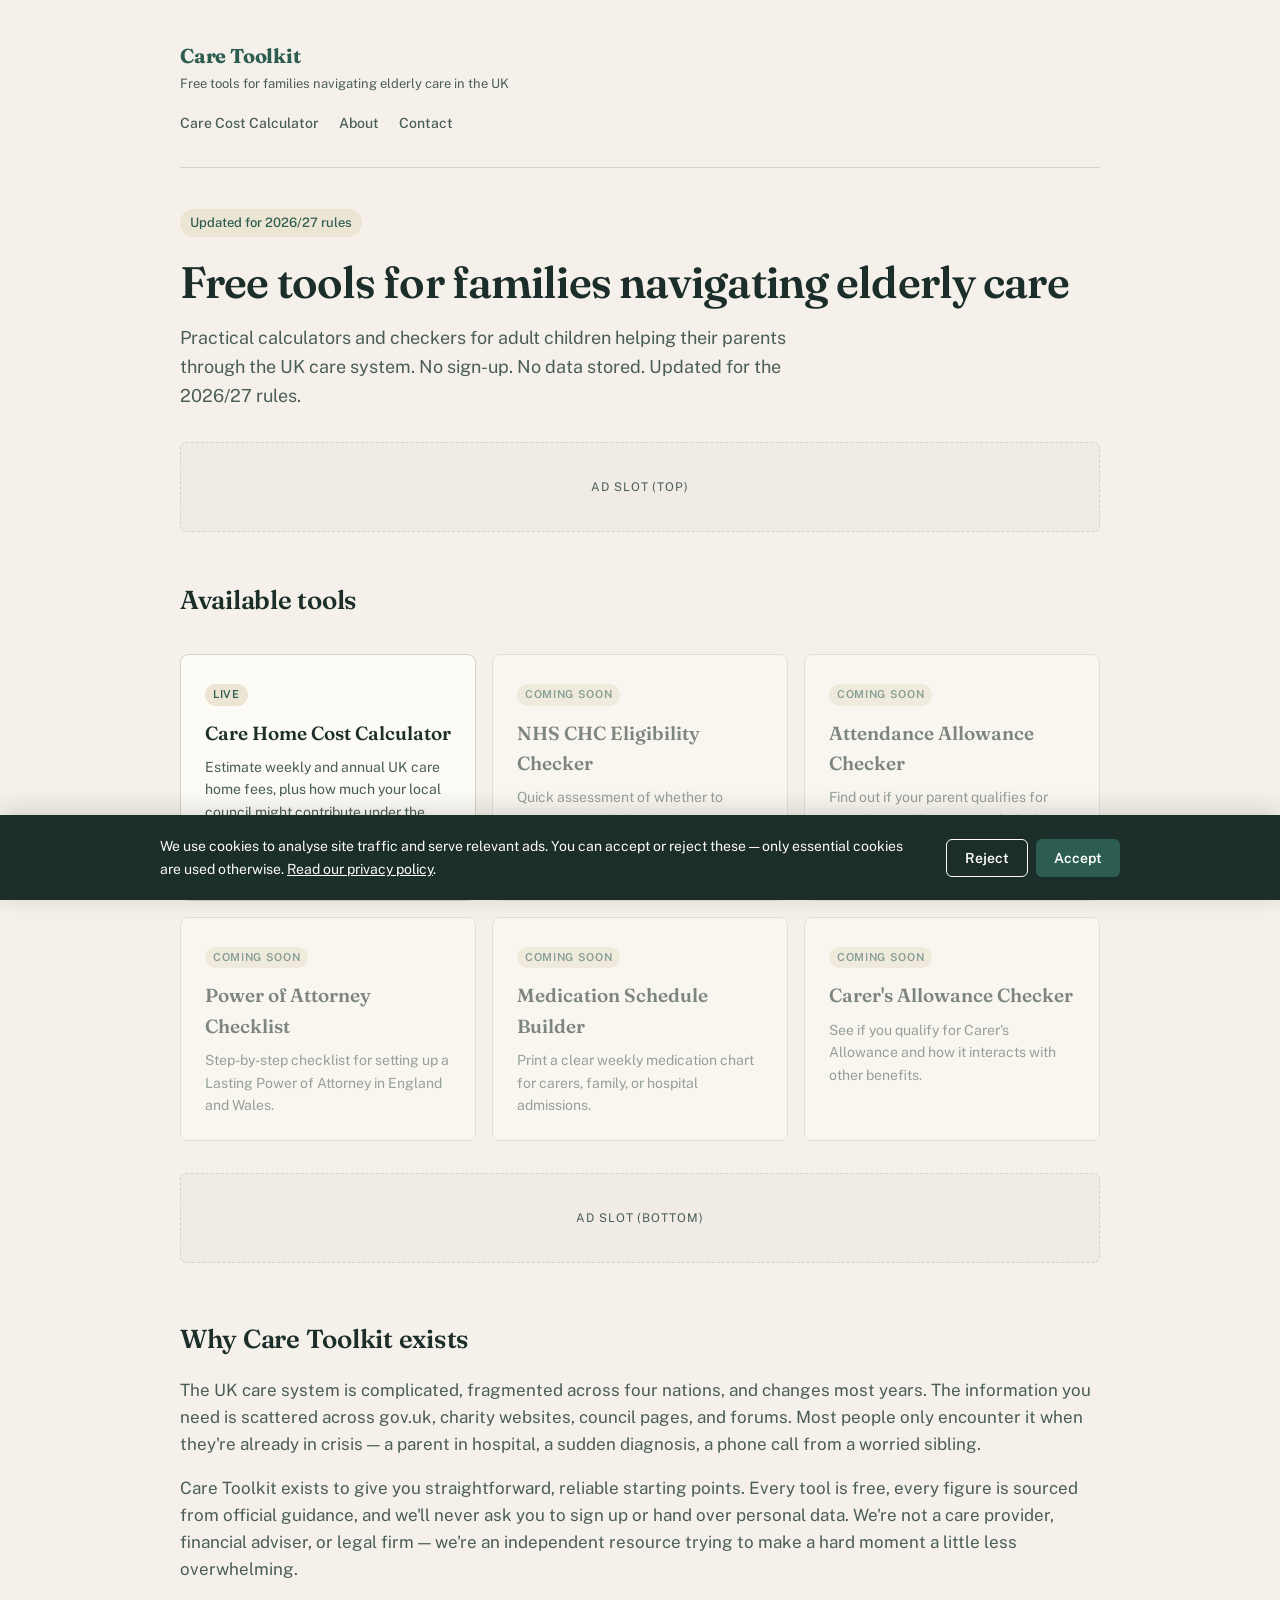
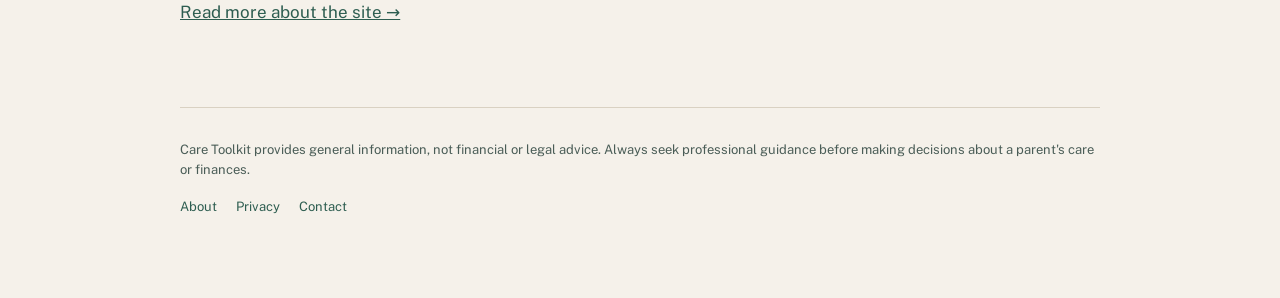
==== index.html @ b0a80cf5 "Initial site upload" ====
<!DOCTYPE html>
<html lang="en-GB">
<head>
<meta charset="UTF-8">
<meta name="viewport" content="width=device-width, initial-scale=1.0">
<title>Care Toolkit | Free UK Tools for Families Managing Elderly Care</title>
<meta name="description" content="Free, no-signup tools for UK families navigating elderly care: care home cost calculators, NHS funding checkers, Power of Attorney guides, and more.">
<meta name="robots" content="index, follow">
<link rel="canonical" href="https://caretoolkit.co.uk/">

<meta property="og:title" content="Care Toolkit | Free UK Elderly Care Tools">
<meta property="og:description" content="Free tools for families navigating elderly care in the UK.">
<meta property="og:type" content="website">
<meta property="og:url" content="https://caretoolkit.co.uk/">
<meta property="og:locale" content="en_GB">
<meta name="twitter:card" content="summary">

<!-- GOOGLE SEARCH CONSOLE VERIFICATION - paste verification meta tag here when you have it -->
<!-- <meta name="google-site-verification" content="YOUR_VERIFICATION_CODE"> -->

<script type="application/ld+json">
{
  "@context": "https://schema.org",
  "@type": "Organization",
  "name": "Care Toolkit",
  "url": "https://caretoolkit.co.uk/",
  "description": "Free online tools for UK families managing elderly parents' care."
}
</script>

<link rel="preconnect" href="https://fonts.googleapis.com">
<link rel="preconnect" href="https://fonts.gstatic.com" crossorigin>
<link href="https://fonts.googleapis.com/css2?family=Fraunces:opsz,wght@9..144,400;9..144,600;9..144,700&family=Public+Sans:wght@400;500;600&display=swap" rel="stylesheet">
<link rel="stylesheet" href="/assets/css/shared.css">
</head>
<body>

<div class="wrap-wide">

<header class="site-header">
  <a href="/" class="brand-link">
    <div class="brand">Care Toolkit</div>
    <div class="brand-sub">Free tools for families navigating elderly care in the UK</div>
  </a>
  <nav class="site-nav">
    <a href="/care-home-cost-calculator/">Care Cost Calculator</a>
    <a href="/about/">About</a>
    <a href="/contact/">Contact</a>
  </nav>
</header>

<main>

<span class="year-tag">Updated for 2026/27 rules</span>
<h1>Free tools for families navigating elderly care</h1>
<p class="intro">Practical calculators and checkers for adult children helping their parents through the UK care system. No sign-up. No data stored. Updated for the 2026/27 rules.</p>

<!-- AD SLOT: top-of-homepage. Switch on after AdSense approval. -->
<div class="ad-slot">Ad slot (top)</div>

<h2 style="margin-top: 48px;">Available tools</h2>

<div class="tool-grid">

  <a href="/care-home-cost-calculator/" class="tool-card">
    <span class="tool-tag">Live</span>
    <h3>Care Home Cost Calculator</h3>
    <p>Estimate weekly and annual UK care home fees, plus how much your local council might contribute under the 2026/27 means test.</p>
  </a>

  <div class="tool-card coming">
    <span class="tool-tag">Coming soon</span>
    <h3>NHS CHC Eligibility Checker</h3>
    <p>Quick assessment of whether to request an NHS Continuing Healthcare funding evaluation for your parent.</p>
  </div>

  <div class="tool-card coming">
    <span class="tool-tag">Coming soon</span>
    <h3>Attendance Allowance Checker</h3>
    <p>Find out if your parent qualifies for Attendance Allowance and which rate they'd likely receive.</p>
  </div>

  <div class="tool-card coming">
    <span class="tool-tag">Coming soon</span>
    <h3>Power of Attorney Checklist</h3>
    <p>Step-by-step checklist for setting up a Lasting Power of Attorney in England and Wales.</p>
  </div>

  <div class="tool-card coming">
    <span class="tool-tag">Coming soon</span>
    <h3>Medication Schedule Builder</h3>
    <p>Print a clear weekly medication chart for carers, family, or hospital admissions.</p>
  </div>

  <div class="tool-card coming">
    <span class="tool-tag">Coming soon</span>
    <h3>Carer's Allowance Checker</h3>
    <p>See if you qualify for Carer's Allowance and how it interacts with other benefits.</p>
  </div>

</div>

<!-- AD SLOT: bottom-of-homepage. Switch on after AdSense approval. -->
<div class="ad-slot">Ad slot (bottom)</div>

<h2>Why Care Toolkit exists</h2>
<p>The UK care system is complicated, fragmented across four nations, and changes most years. The information you need is scattered across gov.uk, charity websites, council pages, and forums. Most people only encounter it when they're already in crisis — a parent in hospital, a sudden diagnosis, a phone call from a worried sibling.</p>
<p>Care Toolkit exists to give you straightforward, reliable starting points. Every tool is free, every figure is sourced from official guidance, and we'll never ask you to sign up or hand over personal data. We're not a care provider, financial adviser, or legal firm — we're an independent resource trying to make a hard moment a little less overwhelming.</p>
<p><a href="/about/">Read more about the site →</a></p>

</main>

<footer class="site-footer">
  <p>Care Toolkit provides general information, not financial or legal advice. Always seek professional guidance before making decisions about a parent's care or finances.</p>
  <div class="footer-links">
    <a href="/about/">About</a>
    <a href="/privacy/">Privacy</a>
    <a href="/contact/">Contact</a>
  </div>
</footer>

</div>

<!-- Cookie consent banner -->
<div class="cookie-banner" id="cookie-banner">
  <div class="cookie-banner-inner">
    <p>We use cookies to analyse site traffic and serve relevant ads. You can accept or reject these — only essential cookies are used otherwise. <a href="/privacy/">Read our privacy policy</a>.</p>
    <div class="cookie-actions">
      <button class="cookie-btn reject" id="cookie-reject">Reject</button>
      <button class="cookie-btn accept" id="cookie-accept">Accept</button>
    </div>
  </div>
</div>

<script src="/assets/js/shared.js"></script>
</body>
</html>
---- assets/css/shared.css ----
:root {
  --bg: #f5f1ea;
  --bg-card: #fdfbf6;
  --ink: #1c2e2a;
  --ink-soft: #4a5d57;
  --accent: #2d5d50;
  --accent-warm: #b8552e;
  --line: #d9d1c2;
  --highlight: #ede5d3;
  --shadow: 0 1px 2px rgba(28,46,42,0.04), 0 8px 24px rgba(28,46,42,0.06);
}

* { box-sizing: border-box; margin: 0; padding: 0; }
html { scroll-behavior: smooth; }
body {
  font-family: 'Public Sans', -apple-system, system-ui, sans-serif;
  font-size: 17px;
  line-height: 1.6;
  color: var(--ink);
  background: var(--bg);
  -webkit-font-smoothing: antialiased;
}

.wrap { max-width: 720px; margin: 0 auto; padding: 32px 20px 80px; }
.wrap-wide { max-width: 960px; margin: 0 auto; padding: 32px 20px 80px; }

/* Header */
header.site-header { padding: 8px 0 32px; border-bottom: 1px solid var(--line); margin-bottom: 40px; }
.brand-link { text-decoration: none; display: inline-block; }
.brand { font-family: 'Fraunces', Georgia, serif; font-size: 20px; font-weight: 700; letter-spacing: -0.01em; color: var(--accent); }
.brand-sub { font-size: 13px; color: var(--ink-soft); margin-top: 2px; }
nav.site-nav { margin-top: 16px; display: flex; gap: 20px; flex-wrap: wrap; }
nav.site-nav a { color: var(--ink-soft); text-decoration: none; font-size: 14px; font-weight: 500; }
nav.site-nav a:hover { color: var(--accent); }

/* Typography */
h1 { font-family: 'Fraunces', Georgia, serif; font-size: clamp(32px, 6vw, 44px); font-weight: 600; line-height: 1.15; letter-spacing: -0.02em; margin-bottom: 16px; color: var(--ink); }
h2 { font-family: 'Fraunces', Georgia, serif; font-size: 26px; font-weight: 600; letter-spacing: -0.01em; margin: 56px 0 16px; color: var(--ink); }
h3 { font-family: 'Fraunces', Georgia, serif; font-size: 19px; font-weight: 600; margin: 24px 0 8px; color: var(--ink); }
p { margin-bottom: 16px; color: var(--ink-soft); }
a { color: var(--accent); }
ul, ol { margin: 0 0 16px 20px; color: var(--ink-soft); }
li { margin-bottom: 6px; }

.intro { font-size: 18px; color: var(--ink-soft); margin-bottom: 8px; max-width: 60ch; }
.year-tag { display: inline-block; font-size: 13px; padding: 4px 10px; background: var(--highlight); color: var(--accent); border-radius: 999px; font-weight: 500; margin-bottom: 20px; }

/* Calculator */
.calc { background: var(--bg-card); border: 1px solid var(--line); border-radius: 8px; padding: 28px; margin-top: 32px; box-shadow: var(--shadow); }
@media (max-width: 480px) { .calc { padding: 20px; } }

.field { margin-bottom: 20px; }
label { display: block; font-size: 14px; font-weight: 600; color: var(--ink); margin-bottom: 6px; letter-spacing: 0.01em; }
label .hint { font-weight: 400; color: var(--ink-soft); font-size: 13px; }

select, input[type="number"], input[type="text"], input[type="email"], textarea {
  width: 100%; padding: 12px 14px; font-family: inherit; font-size: 16px;
  border: 1px solid var(--line); border-radius: 6px; background: #fff; color: var(--ink);
  transition: border-color 0.15s, box-shadow 0.15s;
  -webkit-appearance: none; appearance: none;
}
select {
  background-image: url("data:image/svg+xml;charset=UTF-8,%3csvg xmlns='http://www.w3.org/2000/svg' width='12' height='8' viewBox='0 0 12 8'%3e%3cpath fill='%234a5d57' d='M6 8L0 0h12z'/%3e%3c/svg%3e");
  background-repeat: no-repeat; background-position: right 14px center; padding-right: 36px;
}
select:focus, input:focus, textarea:focus {
  outline: none; border-color: var(--accent); box-shadow: 0 0 0 3px rgba(45, 93, 80, 0.15);
}

/* Results */
.results { margin-top: 28px; padding-top: 28px; border-top: 1px solid var(--line); }
.result-row { display: flex; justify-content: space-between; align-items: baseline; padding: 10px 0; border-bottom: 1px dashed var(--line); }
.result-row:last-child { border-bottom: none; }
.result-label { font-size: 15px; color: var(--ink-soft); }
.result-value { font-family: 'Fraunces', serif; font-size: 22px; font-weight: 600; color: var(--ink); }
.result-headline { background: var(--highlight); padding: 18px 20px; border-radius: 6px; margin-bottom: 16px; }
.result-headline .result-label { font-size: 13px; text-transform: uppercase; letter-spacing: 0.06em; color: var(--accent); margin-bottom: 4px; }
.result-headline .result-value { font-size: 32px; color: var(--accent); display: block; }

.status { margin-top: 16px; padding: 14px 16px; border-radius: 6px; font-size: 15px; border-left: 3px solid var(--accent); background: #fff; }
.status strong { color: var(--ink); }

.disclaimer { margin-top: 32px; padding: 16px; background: rgba(184, 85, 46, 0.06); border: 1px solid rgba(184, 85, 46, 0.2); border-radius: 6px; font-size: 14px; color: var(--ink-soft); }
.disclaimer strong { color: var(--accent-warm); }

/* FAQ */
details { border-bottom: 1px solid var(--line); padding: 16px 0; }
details summary { cursor: pointer; font-weight: 600; color: var(--ink); font-size: 17px; list-style: none; display: flex; justify-content: space-between; align-items: center; }
details summary::-webkit-details-marker { display: none; }
details summary::after { content: '+'; font-family: 'Fraunces', serif; font-size: 24px; font-weight: 400; color: var(--accent); transition: transform 0.2s; }
details[open] summary::after { transform: rotate(45deg); }
details p { margin-top: 12px; }

/* Tool grid (homepage) */
.tool-grid { display: grid; grid-template-columns: repeat(auto-fill, minmax(280px, 1fr)); gap: 16px; margin-top: 32px; }
.tool-card { background: var(--bg-card); border: 1px solid var(--line); border-radius: 8px; padding: 24px; text-decoration: none; color: var(--ink); display: block; transition: transform 0.15s, box-shadow 0.15s; }
.tool-card:hover { transform: translateY(-2px); box-shadow: var(--shadow); }
.tool-card.coming { opacity: 0.55; pointer-events: none; }
.tool-card h3 { margin-top: 0; margin-bottom: 8px; }
.tool-card p { font-size: 14px; margin-bottom: 0; }
.tool-tag { display: inline-block; font-size: 11px; padding: 2px 8px; background: var(--highlight); color: var(--accent); border-radius: 999px; font-weight: 600; text-transform: uppercase; letter-spacing: 0.06em; margin-bottom: 12px; }

/* Related tools block */
.related { margin-top: 56px; padding: 24px; background: var(--bg-card); border-radius: 8px; border: 1px solid var(--line); }
.related h3 { margin-top: 0; }
.related ul { list-style: none; padding: 0; margin: 0; }
.related li { padding: 8px 0; border-bottom: 1px solid var(--line); }
.related li:last-child { border-bottom: none; }
.related a { color: var(--accent); text-decoration: none; font-weight: 500; }
.related a:hover { text-decoration: underline; }

/* Footer */
footer.site-footer { margin-top: 80px; padding-top: 32px; border-top: 1px solid var(--line); font-size: 13px; color: var(--ink-soft); }
footer.site-footer a { color: var(--accent); text-decoration: none; }
footer.site-footer a:hover { text-decoration: underline; }
.footer-links { margin-top: 8px; }
.footer-links a { margin-right: 16px; }

/* AdSense placeholders */
.ad-slot { margin: 32px 0; min-height: 90px; display: flex; align-items: center; justify-content: center; background: rgba(0,0,0,0.02); border: 1px dashed var(--line); border-radius: 6px; font-size: 12px; color: var(--ink-soft); text-transform: uppercase; letter-spacing: 0.08em; }

/* Cookie banner */
.cookie-banner {
  position: fixed; bottom: 0; left: 0; right: 0; z-index: 1000;
  background: var(--ink); color: #fdfbf6; padding: 20px;
  display: none; box-shadow: 0 -4px 24px rgba(0,0,0,0.15);
}
.cookie-banner.show { display: block; }
.cookie-banner-inner { max-width: 960px; margin: 0 auto; display: flex; gap: 20px; align-items: center; flex-wrap: wrap; }
.cookie-banner p { color: #fdfbf6; margin: 0; font-size: 14px; flex: 1; min-width: 240px; }
.cookie-banner p a { color: #fdfbf6; text-decoration: underline; }
.cookie-actions { display: flex; gap: 8px; }
.cookie-btn {
  padding: 10px 18px; border: none; border-radius: 6px; font-family: inherit; font-size: 14px;
  font-weight: 600; cursor: pointer; white-space: nowrap;
}
.cookie-btn.accept { background: var(--accent); color: #fff; }
.cookie-btn.reject { background: transparent; color: #fdfbf6; border: 1px solid #fdfbf6; }
.cookie-btn:hover { opacity: 0.9; }

/* Buttons */
.btn { display: inline-block; padding: 12px 22px; background: var(--accent); color: #fff; text-decoration: none; border-radius: 6px; font-weight: 600; border: none; cursor: pointer; font-family: inherit; font-size: 16px; }
.btn:hover { background: #234a40; }

.last-updated { font-size: 13px; color: var(--ink-soft); font-style: italic; margin-top: 24px; }
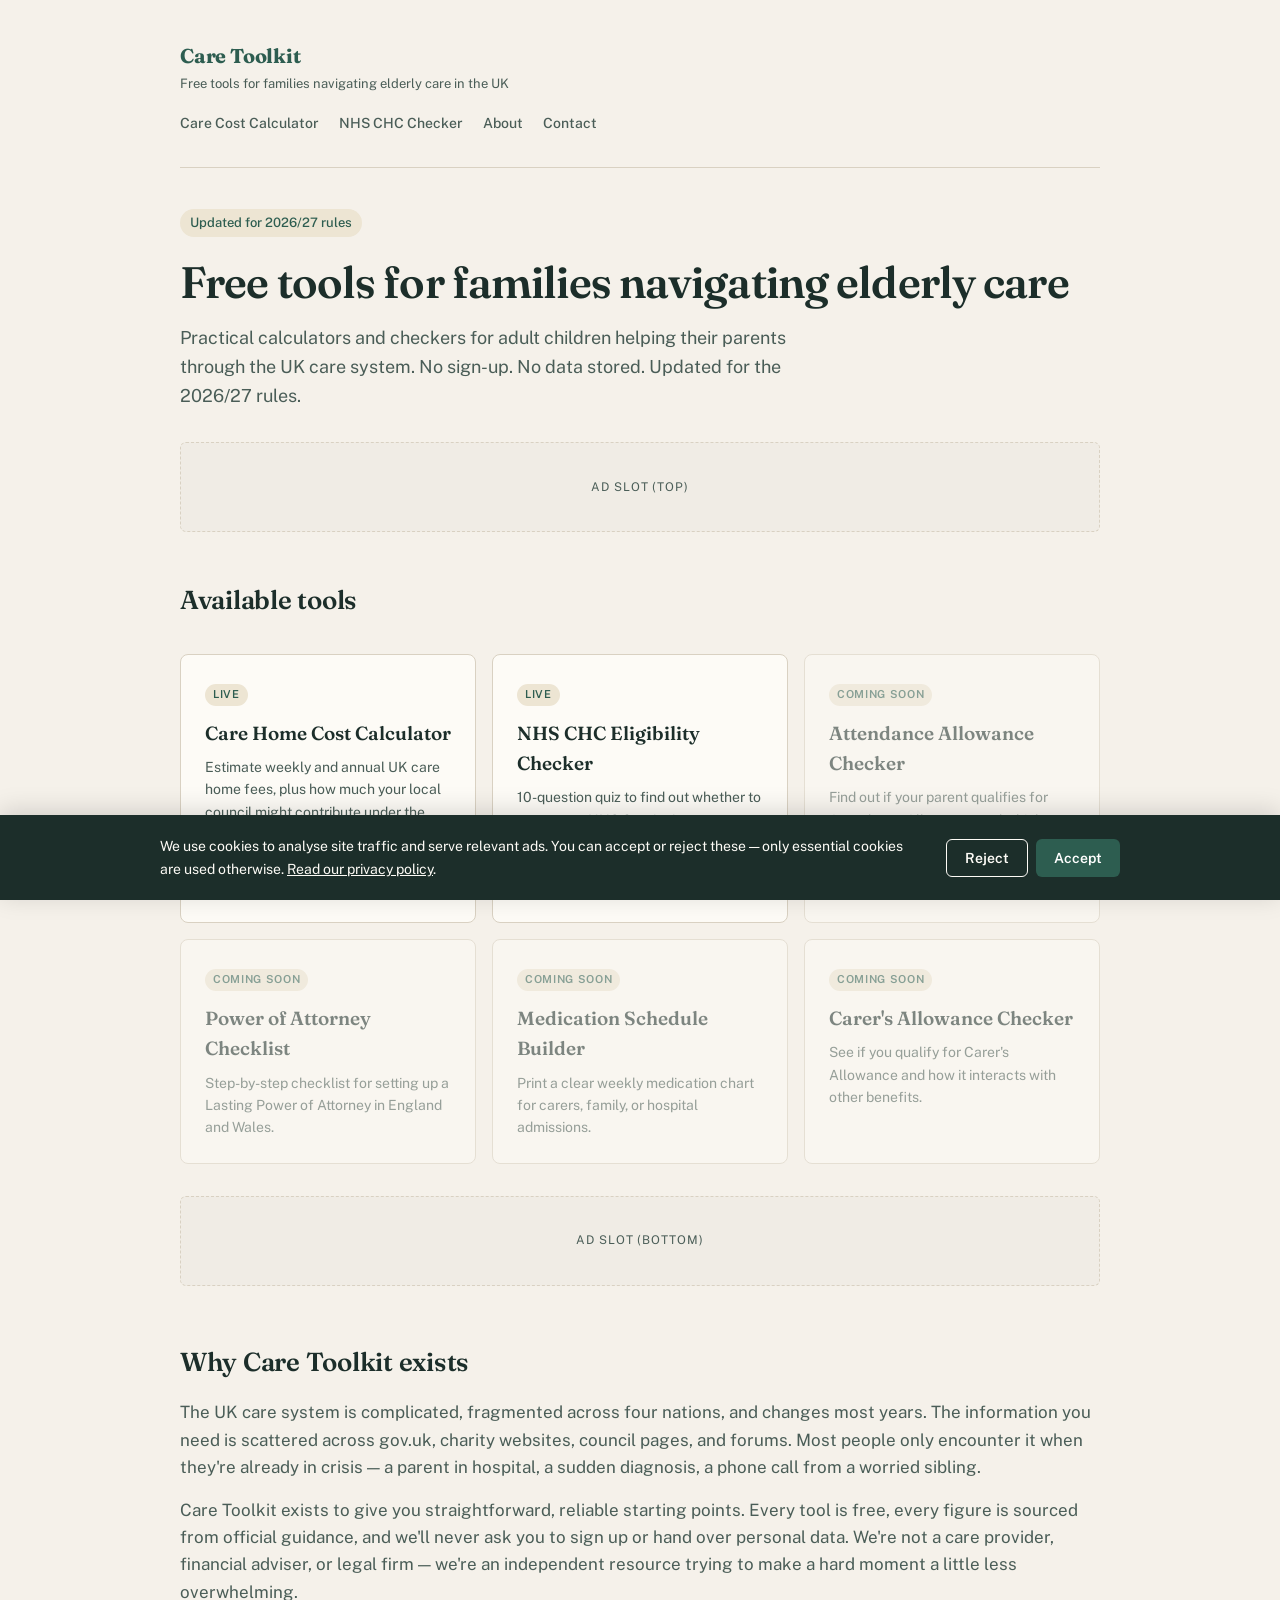
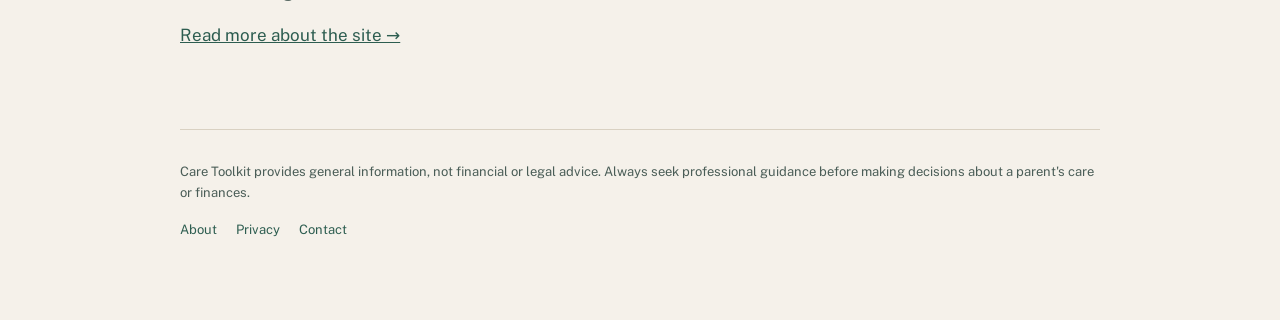
==== commit 2ca8f028: "Add NHS Continuing Healthcare eligibility quiz New /nhs-chc-eligibility-quiz/ tool: 10 questions acr" ====
--- a/index.html
+++ b/index.html
@@ -44,6 +44,7 @@
   </a>
   <nav class="site-nav">
     <a href="/care-home-cost-calculator/">Care Cost Calculator</a>
+    <a href="/nhs-chc-eligibility-quiz/">NHS CHC Checker</a>
     <a href="/about/">About</a>
     <a href="/contact/">Contact</a>
   </nav>
@@ -68,11 +69,11 @@
     <p>Estimate weekly and annual UK care home fees, plus how much your local council might contribute under the 2026/27 means test.</p>
   </a>
 
-  <div class="tool-card coming">
-    <span class="tool-tag">Coming soon</span>
+  <a href="/nhs-chc-eligibility-quiz/" class="tool-card">
+    <span class="tool-tag">Live</span>
     <h3>NHS CHC Eligibility Checker</h3>
-    <p>Quick assessment of whether to request an NHS Continuing Healthcare funding evaluation for your parent.</p>
-  </div>
+    <p>10-question quiz to find out whether to request an NHS Continuing Healthcare assessment for your parent. Based on the official 2022 National Framework.</p>
+  </a>
 
   <div class="tool-card coming">
     <span class="tool-tag">Coming soon</span>
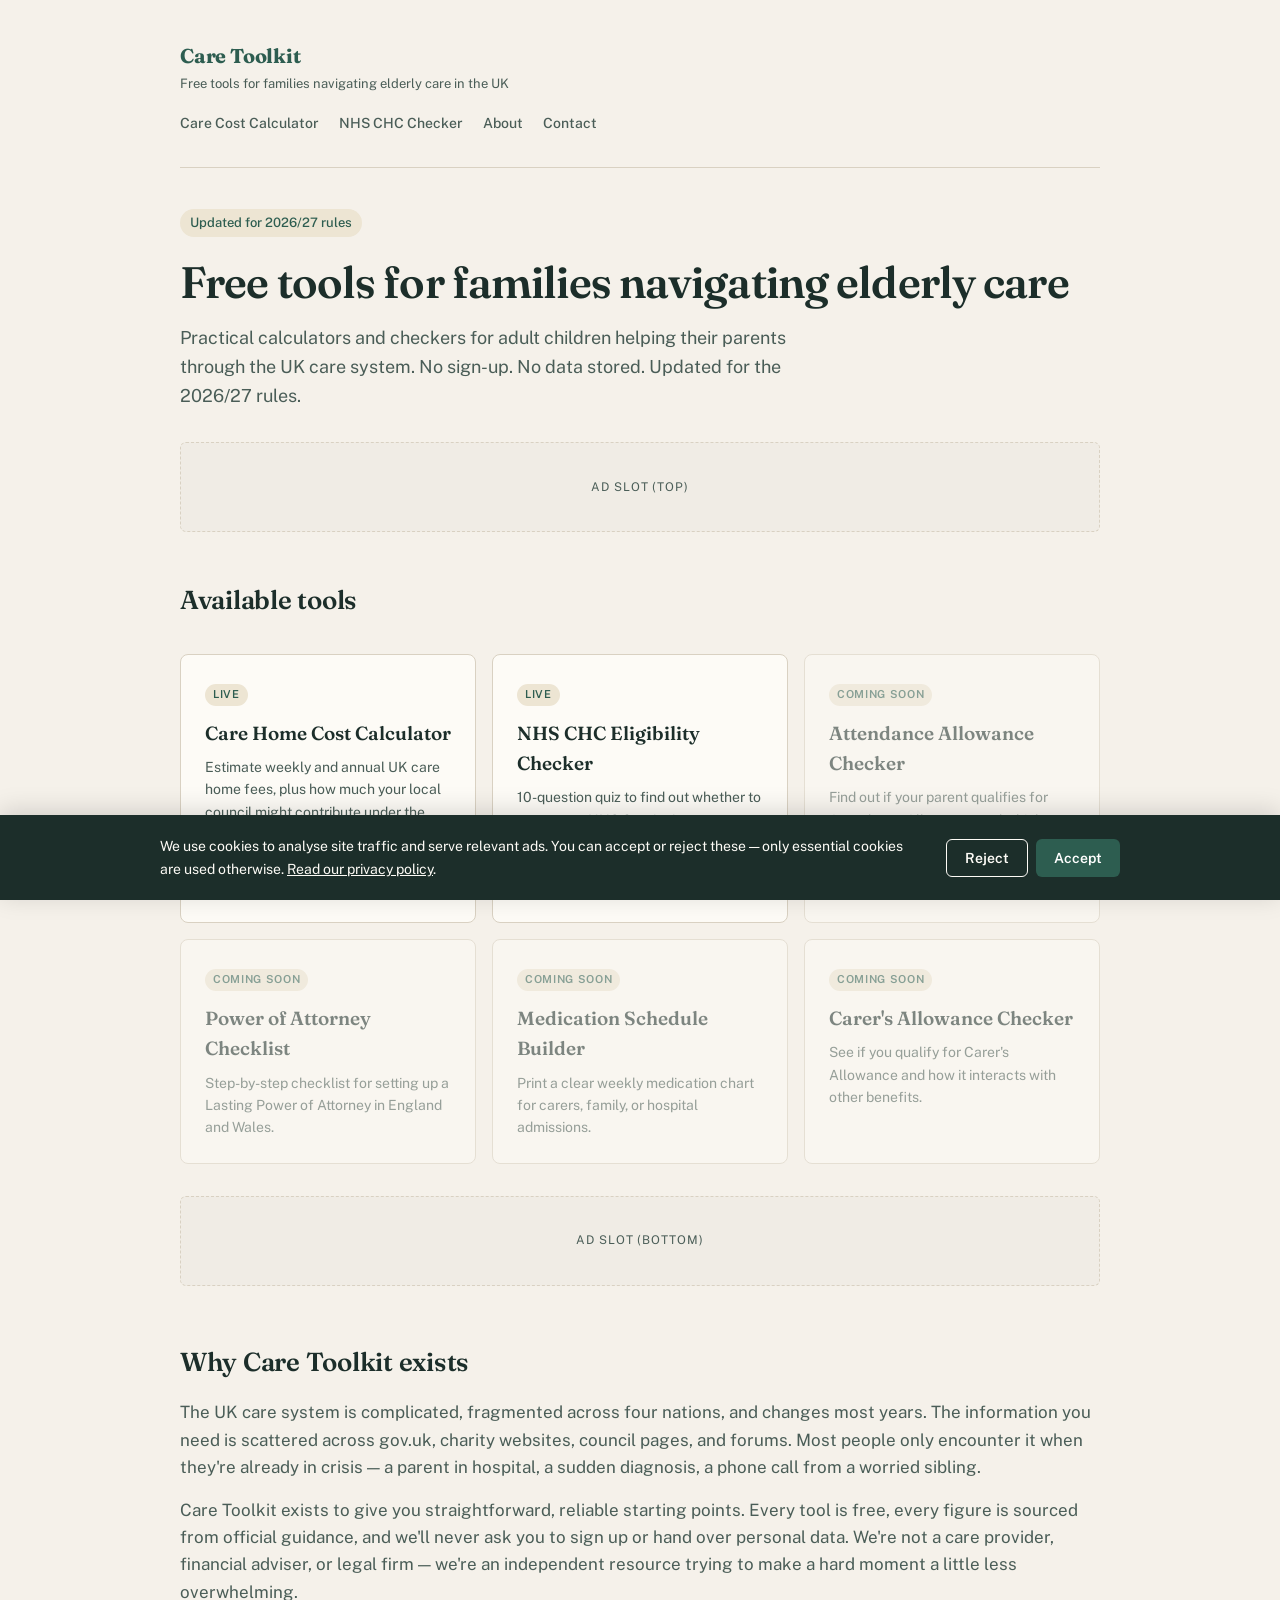
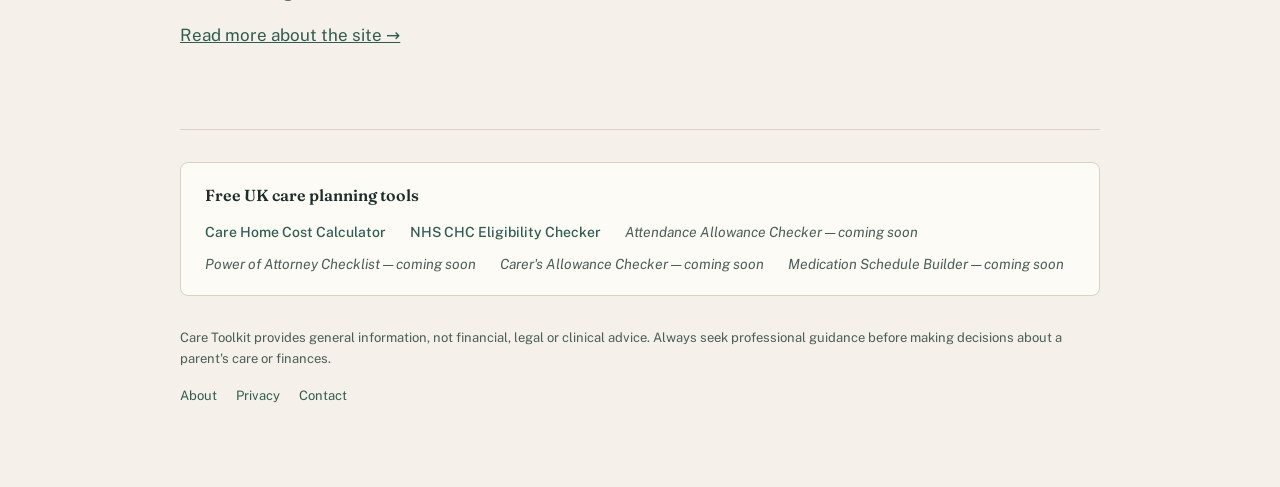
==== commit 3f5aeb88: "Phase 5+6: trust infrastructure + Pillar 2 content depth Site-wide: - Add popular-tools footer block" ====
--- a/index.html
+++ b/index.html
@@ -112,7 +112,18 @@
 </main>
 
 <footer class="site-footer">
-  <p>Care Toolkit provides general information, not financial or legal advice. Always seek professional guidance before making decisions about a parent's care or finances.</p>
+  <div class="popular-tools-footer">
+    <h4>Free UK care planning tools</h4>
+    <ul>
+      <li><a href="/care-home-cost-calculator/">Care Home Cost Calculator</a></li>
+      <li><a href="/nhs-chc-eligibility-quiz/">NHS CHC Eligibility Checker</a></li>
+      <li class="pt-coming">Attendance Allowance Checker — coming soon</li>
+      <li class="pt-coming">Power of Attorney Checklist — coming soon</li>
+      <li class="pt-coming">Carer's Allowance Checker — coming soon</li>
+      <li class="pt-coming">Medication Schedule Builder — coming soon</li>
+    </ul>
+  </div>
+  <p>Care Toolkit provides general information, not financial, legal or clinical advice. Always seek professional guidance before making decisions about a parent's care or finances.</p>
   <div class="footer-links">
     <a href="/about/">About</a>
     <a href="/privacy/">Privacy</a>
--- a/assets/css/shared.css
+++ b/assets/css/shared.css
@@ -143,3 +143,39 @@
 .btn:hover { background: #234a40; }
 
 .last-updated { font-size: 13px; color: var(--ink-soft); font-style: italic; margin-top: 24px; }
+
+/* Popular tools footer block (sitewide) */
+.popular-tools-footer { margin-bottom: 32px; padding: 20px 24px; background: var(--bg-card); border: 1px solid var(--line); border-radius: 8px; }
+.popular-tools-footer h4 { font-family: 'Fraunces', Georgia, serif; font-size: 16px; font-weight: 600; margin: 0 0 12px; color: var(--ink); }
+.popular-tools-footer ul { list-style: none; margin: 0; padding: 0; display: flex; flex-wrap: wrap; gap: 10px 24px; }
+.popular-tools-footer li { margin: 0; font-size: 14px; }
+.popular-tools-footer a { color: var(--accent); text-decoration: none; font-weight: 500; }
+.popular-tools-footer a:hover { text-decoration: underline; }
+.popular-tools-footer .pt-coming { color: var(--ink-soft); font-style: italic; }
+
+/* Why trust this calculator block */
+.trust-block { margin: 40px 0 16px; padding: 18px 20px; background: var(--highlight); border-left: 3px solid var(--accent); border-radius: 6px; font-size: 15px; color: var(--ink-soft); }
+.trust-block strong { display: block; font-family: 'Fraunces', Georgia, serif; color: var(--ink); font-size: 17px; margin-bottom: 6px; font-weight: 600; }
+.trust-block p { color: var(--ink-soft); margin: 0 0 8px; }
+.trust-block p:last-child { margin-bottom: 0; }
+
+/* Reviewed-by panel */
+.reviewed-by { margin-top: 32px; padding: 16px 20px; background: var(--bg-card); border: 1px solid var(--line); border-radius: 6px; font-size: 14px; color: var(--ink-soft); }
+.reviewed-by .reviewer-name { color: var(--ink); font-weight: 600; }
+.reviewed-by .review-dates { margin-top: 4px; font-size: 13px; color: var(--ink-soft); }
+
+/* Worked example callout */
+.worked-example { margin: 24px 0; padding: 20px 22px; background: #fff; border: 1px solid var(--line); border-left: 3px solid var(--accent-warm); border-radius: 6px; }
+.worked-example h4 { font-family: 'Fraunces', Georgia, serif; font-size: 17px; font-weight: 600; color: var(--ink); margin: 0 0 10px; }
+.worked-example p { margin-bottom: 10px; }
+.worked-example p:last-child { margin-bottom: 0; }
+.worked-example .we-result { margin-top: 12px; padding: 10px 14px; background: var(--highlight); border-radius: 4px; font-size: 14px; color: var(--ink); }
+
+/* Methodology / how-to / what's-not-included sections */
+.methodology { margin-top: 24px; padding: 20px 22px; background: var(--bg-card); border: 1px solid var(--line); border-radius: 6px; }
+.methodology h3 { margin-top: 0; }
+.methodology ol, .methodology ul { padding-left: 22px; }
+
+/* Inline source citation links (subtle, lighter colour) */
+.body-cite { color: var(--accent); text-decoration: underline; text-decoration-color: rgba(45,93,80,0.35); text-underline-offset: 2px; }
+.body-cite:hover { text-decoration-color: var(--accent); }
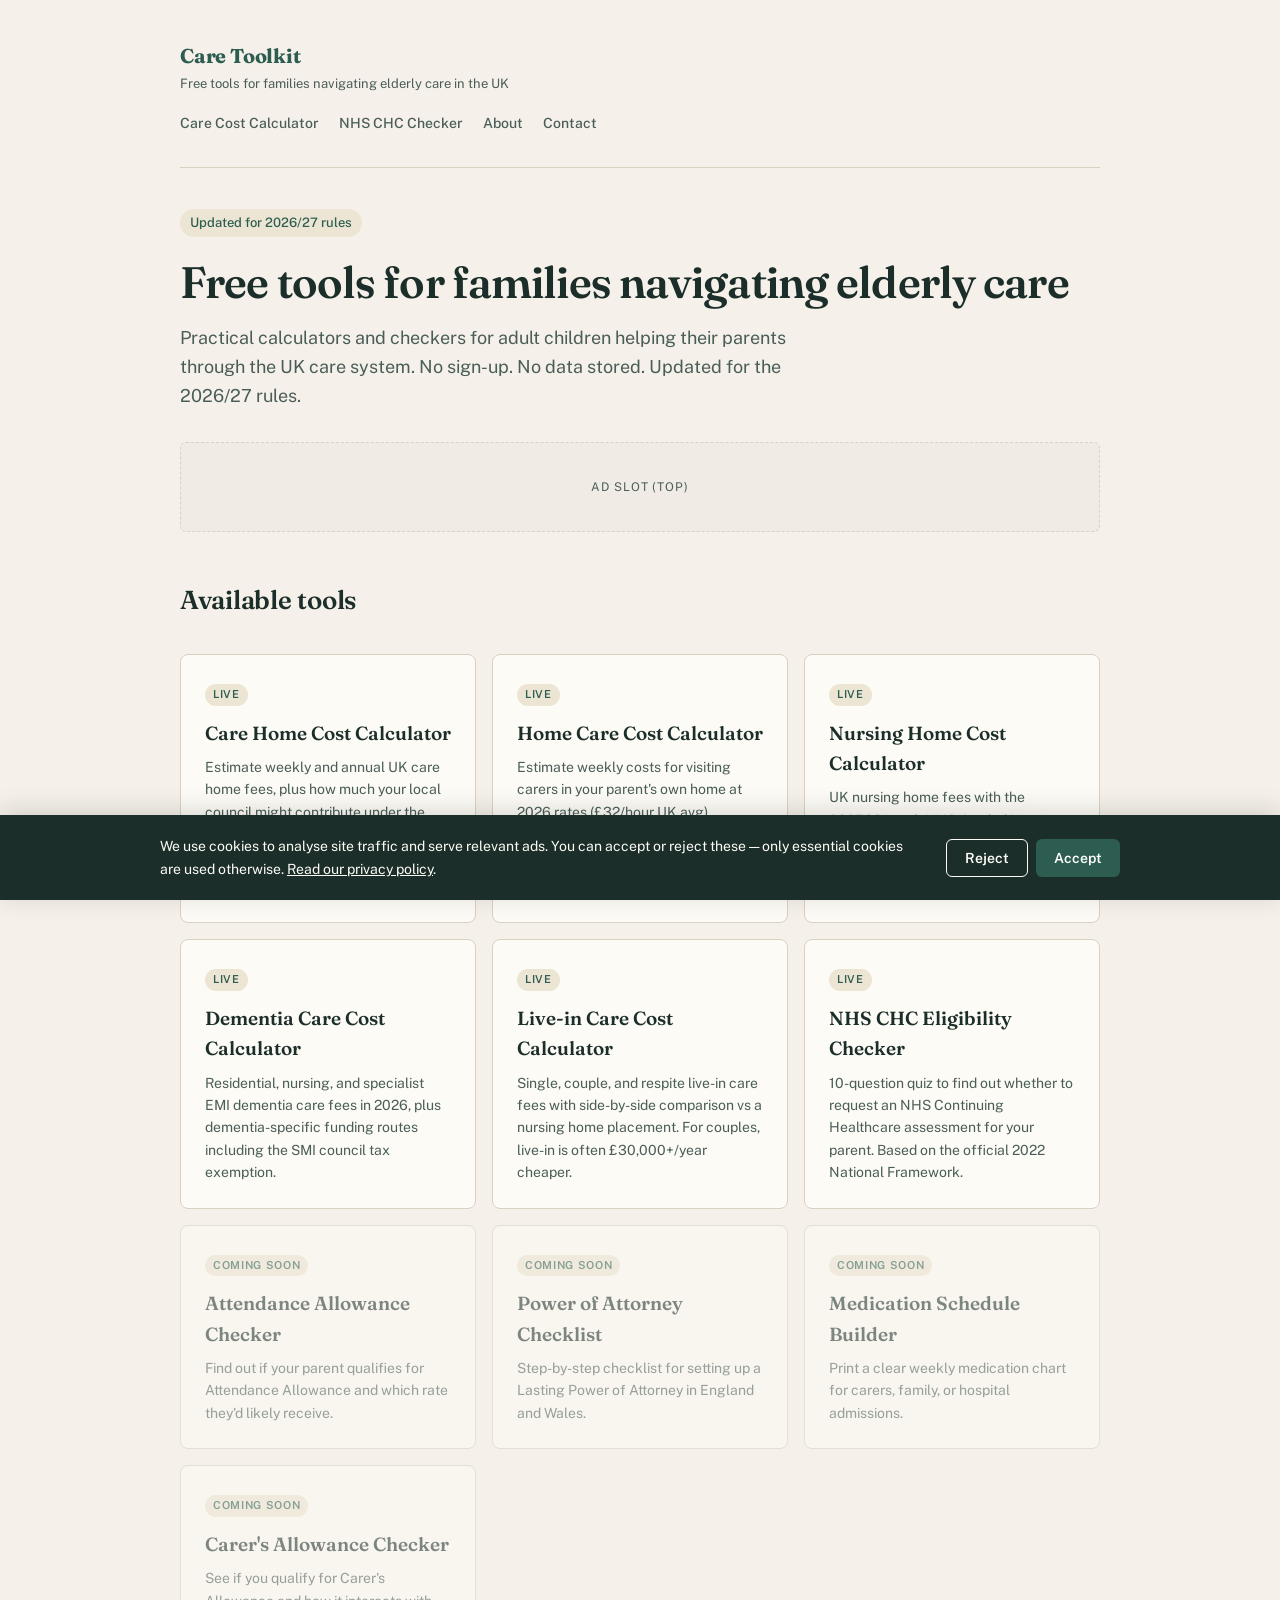
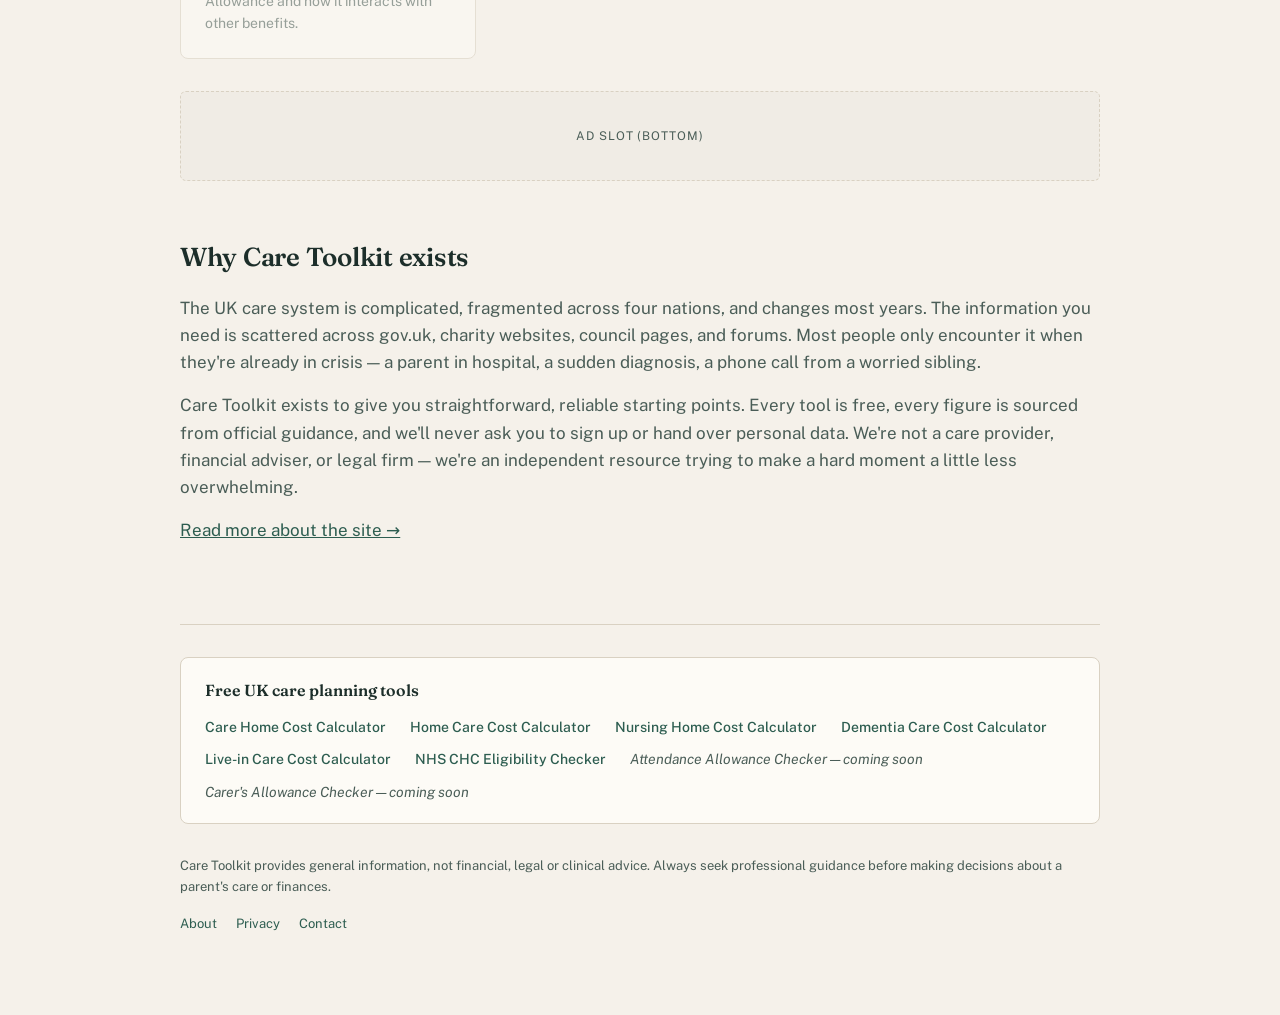
==== commit add09a7e: "Phase 7: 4 new variant calculators (home, nursing, dementia, live-in) Four new tools, each ~2000 wor" ====
--- a/index.html
+++ b/index.html
@@ -69,6 +69,30 @@
     <p>Estimate weekly and annual UK care home fees, plus how much your local council might contribute under the 2026/27 means test.</p>
   </a>
 
+  <a href="/home-care-cost-calculator-uk/" class="tool-card">
+    <span class="tool-tag">Live</span>
+    <h3>Home Care Cost Calculator</h3>
+    <p>Estimate weekly costs for visiting carers in your parent's own home at 2026 rates (£32/hour UK avg). Includes the community-care means test where the property is excluded.</p>
+  </a>
+
+  <a href="/nursing-home-cost-calculator-uk/" class="tool-card">
+    <span class="tool-tag">Live</span>
+    <h3>Nursing Home Cost Calculator</h3>
+    <p>UK nursing home fees with the £267.68/week NHS-funded Nursing Care contribution auto-deducted. Most calculators don't show the FNC offset.</p>
+  </a>
+
+  <a href="/dementia-care-cost-calculator-uk/" class="tool-card">
+    <span class="tool-tag">Live</span>
+    <h3>Dementia Care Cost Calculator</h3>
+    <p>Residential, nursing, and specialist EMI dementia care fees in 2026, plus dementia-specific funding routes including the SMI council tax exemption.</p>
+  </a>
+
+  <a href="/live-in-care-cost-calculator-uk/" class="tool-card">
+    <span class="tool-tag">Live</span>
+    <h3>Live-in Care Cost Calculator</h3>
+    <p>Single, couple, and respite live-in care fees with side-by-side comparison vs a nursing home placement. For couples, live-in is often £30,000+/year cheaper.</p>
+  </a>
+
   <a href="/nhs-chc-eligibility-quiz/" class="tool-card">
     <span class="tool-tag">Live</span>
     <h3>NHS CHC Eligibility Checker</h3>
@@ -116,11 +140,13 @@
     <h4>Free UK care planning tools</h4>
     <ul>
       <li><a href="/care-home-cost-calculator/">Care Home Cost Calculator</a></li>
+      <li><a href="/home-care-cost-calculator-uk/">Home Care Cost Calculator</a></li>
+      <li><a href="/nursing-home-cost-calculator-uk/">Nursing Home Cost Calculator</a></li>
+      <li><a href="/dementia-care-cost-calculator-uk/">Dementia Care Cost Calculator</a></li>
+      <li><a href="/live-in-care-cost-calculator-uk/">Live-in Care Cost Calculator</a></li>
       <li><a href="/nhs-chc-eligibility-quiz/">NHS CHC Eligibility Checker</a></li>
       <li class="pt-coming">Attendance Allowance Checker — coming soon</li>
-      <li class="pt-coming">Power of Attorney Checklist — coming soon</li>
       <li class="pt-coming">Carer's Allowance Checker — coming soon</li>
-      <li class="pt-coming">Medication Schedule Builder — coming soon</li>
     </ul>
   </div>
   <p>Care Toolkit provides general information, not financial, legal or clinical advice. Always seek professional guidance before making decisions about a parent's care or finances.</p>
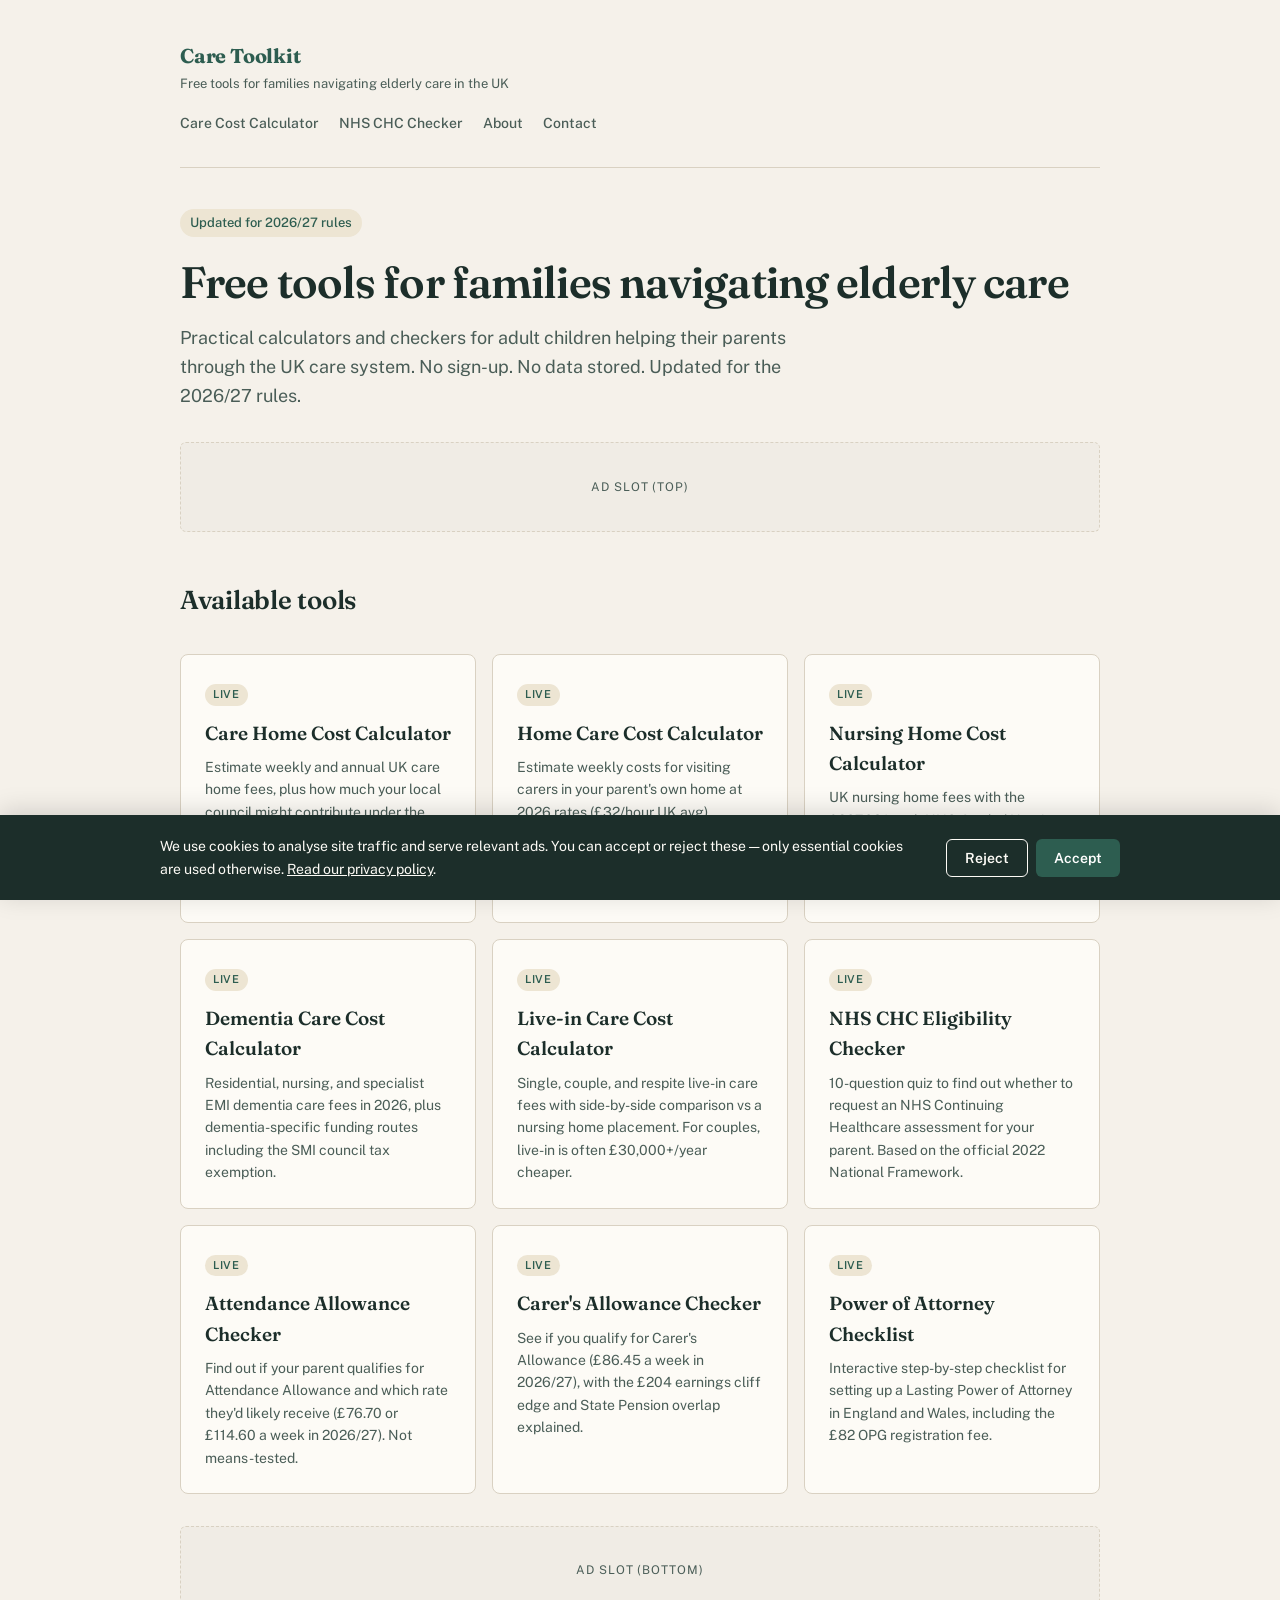
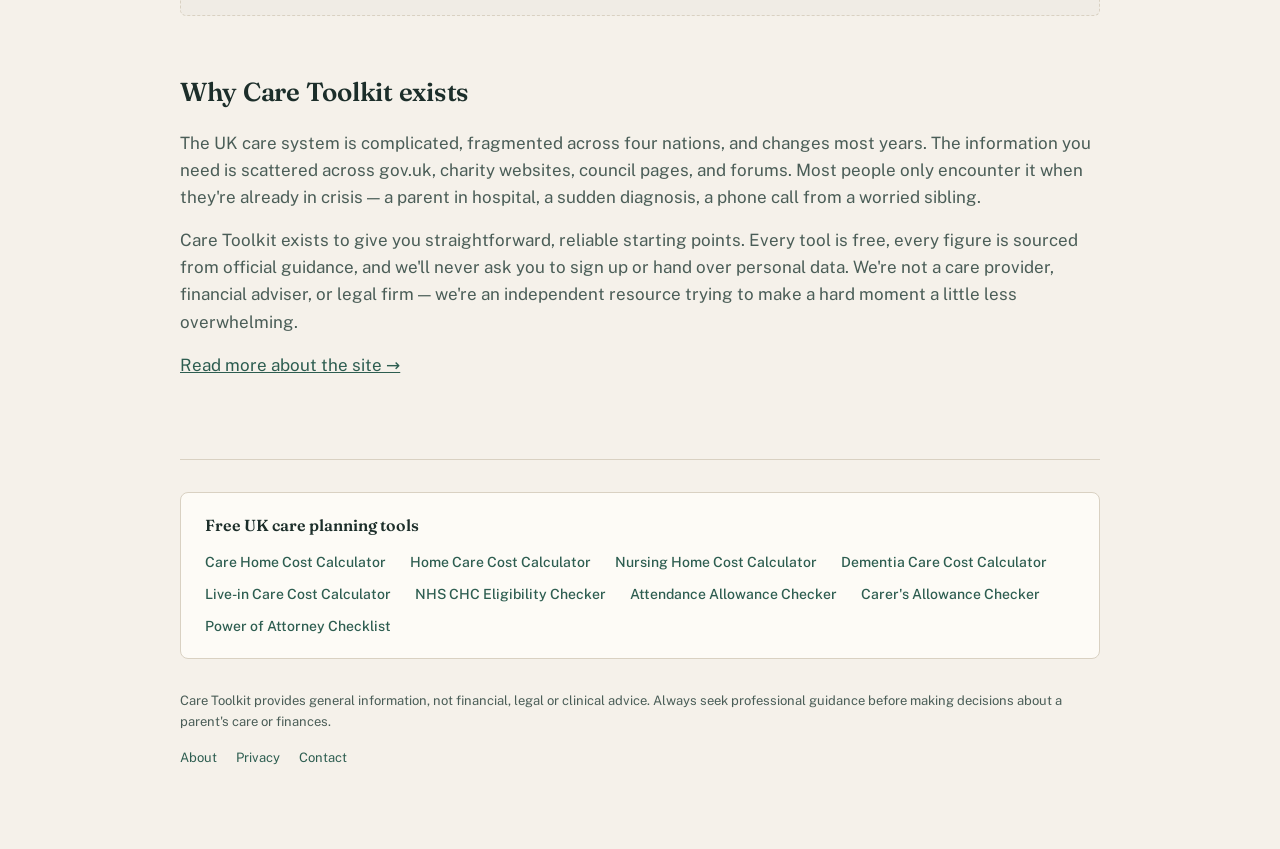
==== commit 7bee9c68: "Phase 1: add Attendance Allowance, Carer's Allowance, Power of Attorney tools; remove Medication com" ====
--- a/index.html
+++ b/index.html
@@ -99,29 +99,23 @@
     <p>10-question quiz to find out whether to request an NHS Continuing Healthcare assessment for your parent. Based on the official 2022 National Framework.</p>
   </a>
 
-  <div class="tool-card coming">
-    <span class="tool-tag">Coming soon</span>
+  <a href="/attendance-allowance-checker/" class="tool-card">
+    <span class="tool-tag">Live</span>
     <h3>Attendance Allowance Checker</h3>
-    <p>Find out if your parent qualifies for Attendance Allowance and which rate they'd likely receive.</p>
-  </div>
+    <p>Find out if your parent qualifies for Attendance Allowance and which rate they'd likely receive (£76.70 or £114.60 a week in 2026/27). Not means-tested.</p>
+  </a>
 
-  <div class="tool-card coming">
-    <span class="tool-tag">Coming soon</span>
+  <a href="/carers-allowance-checker/" class="tool-card">
+    <span class="tool-tag">Live</span>
+    <h3>Carer's Allowance Checker</h3>
+    <p>See if you qualify for Carer's Allowance (£86.45 a week in 2026/27), with the £204 earnings cliff edge and State Pension overlap explained.</p>
+  </a>
+
+  <a href="/power-of-attorney-checklist/" class="tool-card">
+    <span class="tool-tag">Live</span>
     <h3>Power of Attorney Checklist</h3>
-    <p>Step-by-step checklist for setting up a Lasting Power of Attorney in England and Wales.</p>
-  </div>
-
-  <div class="tool-card coming">
-    <span class="tool-tag">Coming soon</span>
-    <h3>Medication Schedule Builder</h3>
-    <p>Print a clear weekly medication chart for carers, family, or hospital admissions.</p>
-  </div>
-
-  <div class="tool-card coming">
-    <span class="tool-tag">Coming soon</span>
-    <h3>Carer's Allowance Checker</h3>
-    <p>See if you qualify for Carer's Allowance and how it interacts with other benefits.</p>
-  </div>
+    <p>Interactive step-by-step checklist for setting up a Lasting Power of Attorney in England and Wales, including the £82 OPG registration fee.</p>
+  </a>
 
 </div>
 
@@ -145,8 +139,9 @@
       <li><a href="/dementia-care-cost-calculator-uk/">Dementia Care Cost Calculator</a></li>
       <li><a href="/live-in-care-cost-calculator-uk/">Live-in Care Cost Calculator</a></li>
       <li><a href="/nhs-chc-eligibility-quiz/">NHS CHC Eligibility Checker</a></li>
-      <li class="pt-coming">Attendance Allowance Checker — coming soon</li>
-      <li class="pt-coming">Carer's Allowance Checker — coming soon</li>
+      <li><a href="/attendance-allowance-checker/">Attendance Allowance Checker</a></li>
+      <li><a href="/carers-allowance-checker/">Carer's Allowance Checker</a></li>
+      <li><a href="/power-of-attorney-checklist/">Power of Attorney Checklist</a></li>
     </ul>
   </div>
   <p>Care Toolkit provides general information, not financial, legal or clinical advice. Always seek professional guidance before making decisions about a parent's care or finances.</p>
